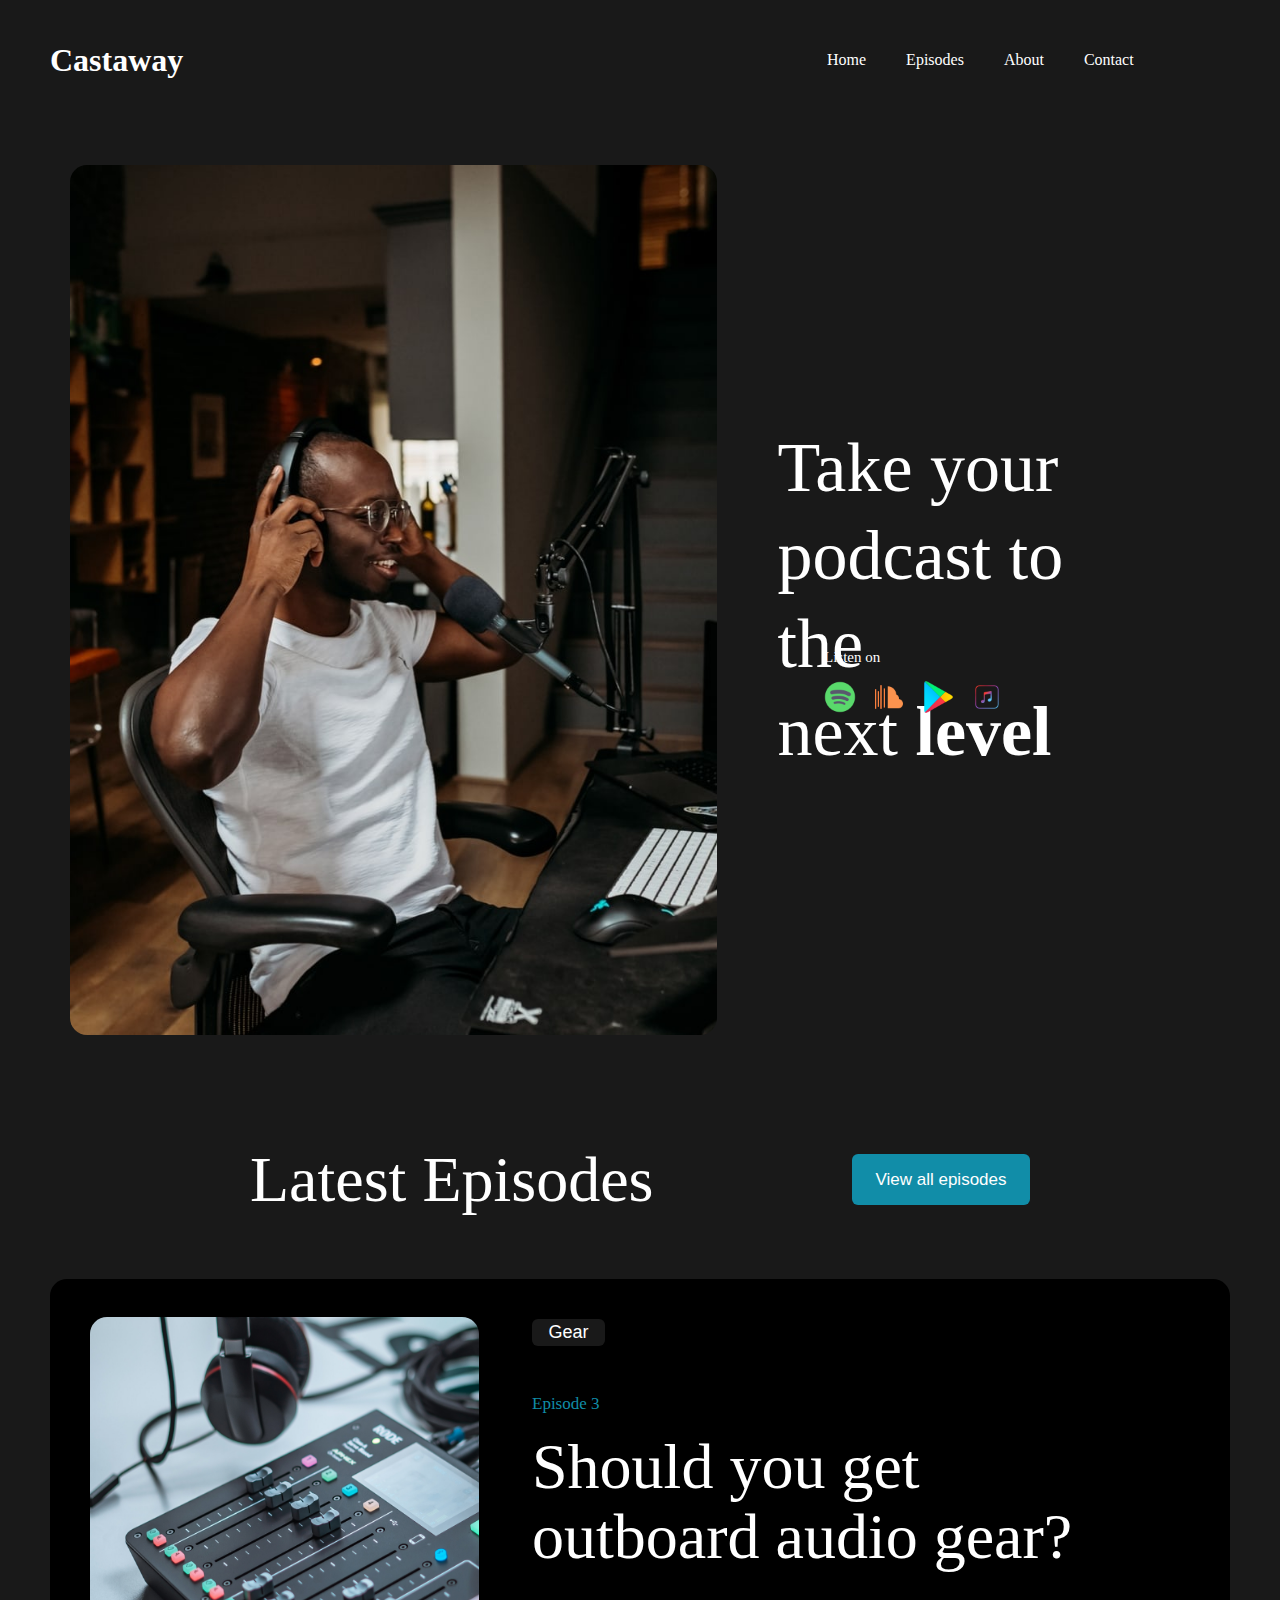
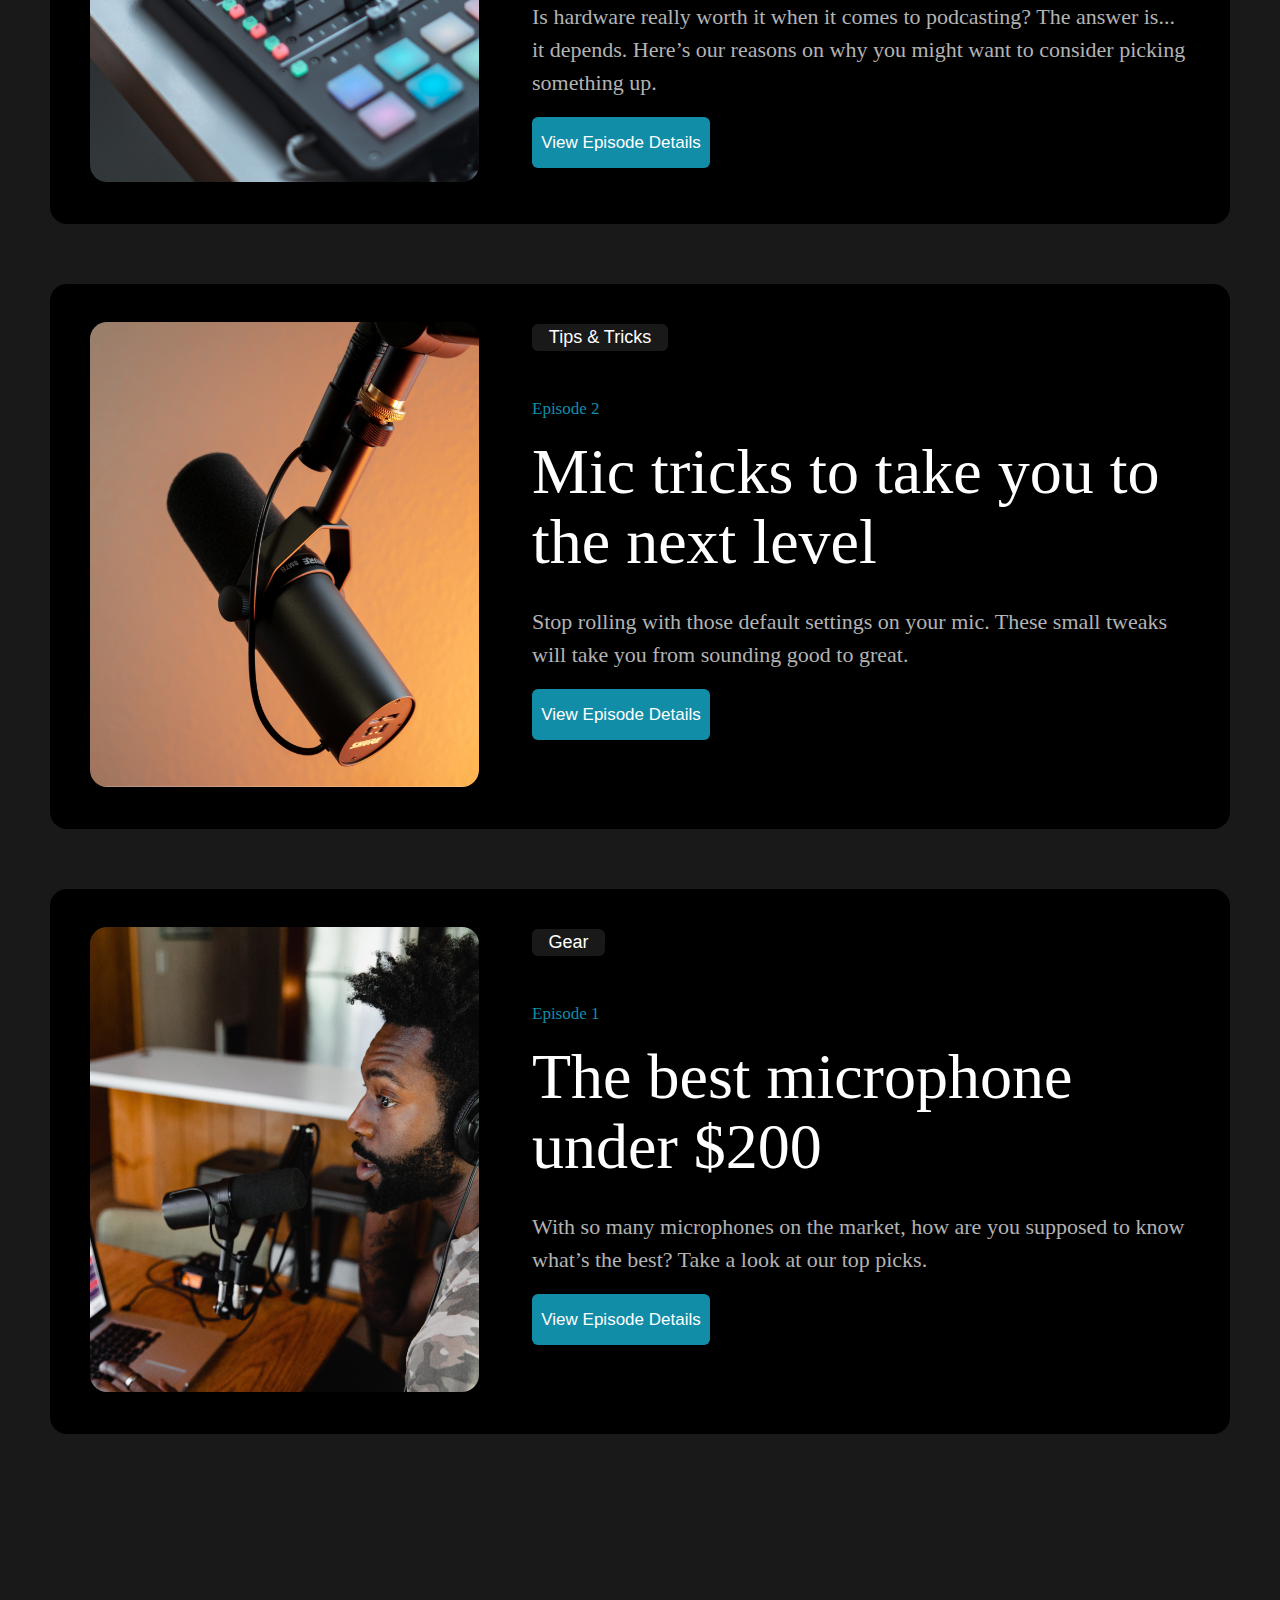
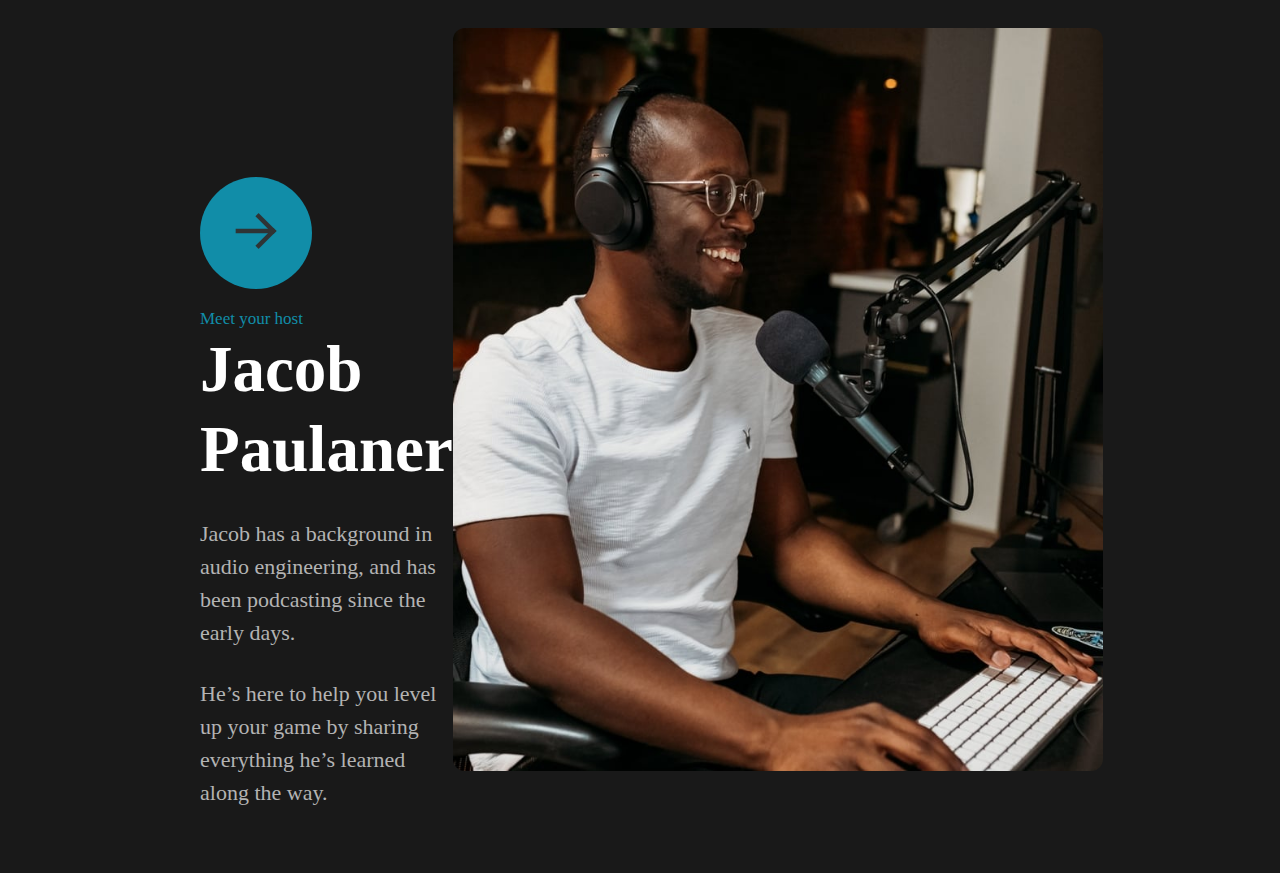
==== index.html @ d7ec28f5 "first commit" ====
<!DOCTYPE html>
<html lang="en">
<head>
    <meta charset="UTF-8">
    <meta name="viewport" content="width=device-width, initial-scale=1.0">
    <title>CastawayProject</title>
    <link rel="stylesheet" href="style/style.css">
</head>
<body>
    <header class="header">
        <div class="header_container">
            <h1 class="logo">Castaway</h1>
            <ul class="navBar">
                <li class="navBarItem">Home</li>
                <li class="navBarItem">Episodes</li>
                <li class="navBarItem">About</li>
                <li class="navBarItem">Contact</li>
            </ul>
        </div>
    </header>
    <section class="takePodcast">
        <div class="takePodcastContainer">
            <img class="mainHuman" src="img/mainHuman.png" alt="mainHuman">
            <h2 class="nextLevel">Take your<br>podcast to the<br>next <strong>level</strong></h2>
            <div class="social">
                <p class="paragpaphSocilal">Listen on</p>
                <ul class="socialContainer">
                   <li class="socialItem"><a href="#"><img class="socialItemImage" src="icons/spotify.png.png" alt="spotify"></a></li>
                   <li class="socialItem"><a href="#"><img class="socialItemImage" src="icons/soundcloud.png.png" alt="soundcloud"></a></li>
                   <li class="socialItem"><a href="#"><img class="socialItemImage" src="icons/playmarket.png.png" alt="playmarket"></a></li>
                   <li class="socialItem"><a href="#"><img class="socialItemImage" src="icons/applemusic.png.png" alt="applemusic"></a></li>
                </ul>
            </div>
        </div>
    </section>
    <section class="episodes">
        <div class="episodesMain">
            <div class="latestEpisodes">
                <h2 class="latestEpisodesHead">Latest Episodes</h2>
                <button class="viewEpisodes">View all episodes</button>
            </div>
            <div class="episodesContainer">
                <div class="episodesItem">
                    <div class="episodesItemImageContainer">
                        <img class="episodesItemImg" src="img/control.png" alt="control">
                    </div>
                    <div class="episodesItemText">
                        <button class="gear">Gear</button>
                    <p class="episode"><a href="#" class="episodeRef">Episode 3</a></p>
                    <h2 class="whatToDo">Should you get<br>outboard audio gear?</h2>
                    <p class="desc">Is hardware really worth it when it comes to podcasting? The answer is...
                        it depends. Here’s our reasons on why you might want to consider picking 
                        something up.</p>
                    <button class="viewDetails">View Episode Details</button> 
                    </div>
                </div>
            </div>
            <div class="episodesContainer">
                <div class="episodesItem">
                    <div class="episodesItemImageContainer">
                        <img class="episodesItemImg" src="img/microphone.png" alt="control">
                    </div>
                    <div class="episodesItemText">
                        <button class="gearTipps">Tips & Tricks</button>
                    <p class="episode"><a href="#" class="episodeRef">Episode 2</a></p>
                    <h2 class="whatToDo">Mic tricks to take you to the next level</h2>
                    <p class="desc">Stop rolling with those default settings on your mic. These small tweaks will take you from sounding good to great.</p>
                    <button class="viewDetails">View Episode Details</button> 
                    </div>
                </div>
            </div>
            <div class="episodesContainer">
                <div class="episodesItem">
                    <div class="episodesItemImageContainer">
                        <img class="episodesItemImg" src="img/podcast.png" alt="control">
                    </div>
                    <div class="episodesItemText">
                        <button class="gear">Gear</button>
                    <p class="episode"><a href="#" class="episodeRef">Episode 1</a></p>
                    <h2 class="whatToDo">The best microphone under $200</h2>
                    <p class="desc">With so many microphones on the market, how are you supposed to know what’s the best? Take a look at our top picks.</p>
                    <button class="viewDetails">View Episode Details</button> 
                    </div>
                </div>
            </div>
        </div>
    </section>
    <section class="jacobPaulaner">
        <div class="jacobContainer">
            <div class="jacobText">
                <button class="jacobButton"><img src="icons/arrowright.png" alt="arrowright"></button>
                <p class="hostMeet"><a href="#" class="hostMeetRef">Meet your host</a></p>
                <h2 class="jacobPaulanerParagraph">Jacob Paulaner</h2>
                <p class="jacobBackground">Jacob has a background in audio engineering, and has been podcasting since the early days.</p>
                <p class="jacobBackgroundHelp">He’s here to help you level up your game by sharing everything he’s learned along the way.</p>
            </div>
            <div class="jacobImg">
                <img class="jacobImgMain" src="img/secondHuman.png" alt="secondHuman">
            </div>
        </div>
    </section>
    
</body>
</html>
---- style/style.css ----
*{
    box-sizing: border-box;
    margin: 0;
    padding: 0;

}
.header_container{
    height: 120px;
    padding: 30px 50px;
    display: flex;
    align-items: center;
    justify-content: space-between;
    background-color: #191919;
}
.logo{
    color: #fff;
}
.navBar{
    list-style: none;
    display: flex;
    align-items: center;
    width: 403px;
}
.navBarItem{
    color: #fff;
    margin-right: 40px;
    cursor: pointer;
    transition: 0.5s;
}
.navBarItem:hover{
    color: #118DA8;
}
.takePodcastContainer{
    height: 920px;
    background-color: #191919;
    display: flex;
    align-items: center;
    position: relative;    
    padding: 40px 130px 0px 70px
}
.mainHuman{
    width: 650px;
    height: 870px;
    border-radius: 17px;
}
.nextLevel{
    font-weight: 400;
    font-size: 70px;
    color: #fff;
    line-height: 88px;
    margin-left: 60px;
}
.social{
    display: block;
    position: absolute;
    right: 260px;
    top:525px
}
.paragpaphSocilal{
    font-weight: 400;
    font-size: 15px;
    line-height: 24px;
    color: #fff;
}
.socialContainer{
    margin-top: 12px;
    display: flex;
    align-items: center;
    list-style: none;    
}
.socialItem{
    margin-right: 17px;
}
.socialItemImage{
    width: 32px;
    height: 32px;
}
.episodesMain{
    height: 2090px;
    background-color: #191919;
    padding: 100px 50px;
}
.latestEpisodes{
    display: flex;
    align-items: center;
    justify-content: space-between;
    padding: 0px 200px;
}
.latestEpisodesHead{
    font-weight: 400;
    font-size: 64px;
    line-height: 79px;
    color: #fff;
}
.viewEpisodes{
    width: 178px;
    height: 51px;
    color: #fff;
    background-color: #118DA8;
    border-radius: 6px;
    cursor: pointer;
    border: none;
    font-size: 17px;
}
.episodesContainer{
    display: flex;
    align-items: center;
    justify-content: space-between;
}
.episodesItem{
    height: 545px;
    width: 1300px;
    padding: 40px;
    background-color: black;
    border-radius: 17px;
    display: flex;
    align-items: center;
    margin: 0 auto;
    margin-top: 60px;
}
.episodesItemText{
    margin-left: 53px;
    height: 465px;
}
.episodesItemImg{
    height: 465px;
    width: 389px;
    border-radius: 17px;
}
.whatToDo{
    color: #fff;
}
.gear{
    width: 73px;
    height: 27px;
    background-color: #191919;
    color: #fff;
    border-radius: 6px;
    font-size: 18px;
    line-height: 27px;
    font-weight: 400;
    border: none;
    cursor: pointer;
}
.gearTipps{
    width: 136px;
    height: 27px;
    background-color: #191919;
    color: #fff;
    border-radius: 6px;
    font-size: 18px;
    line-height: 27px;
    font-weight: 400;
    border: none;
    cursor: pointer;
}
.episode{
    margin-top: 48px;
}
.episodeRef{
    font-size: 17px;
    text-decoration: none;
    color: #118DA8;
}
.whatToDo{
    margin-top: 18px;
    font-size: 64px;
    font-weight: 400;
    line-height: 70px;
}
.desc{
    margin-top: 28px;
    color: hsl(0, 0%, 70%);
    font-size: 22px;
    line-height: 33px;
    font-weight: 400px;
}
.viewDetails{
    width: 178px;
    height: 51px;
    color: #fff;
    margin-top: 18px;
    background-color: #118DA8;
    border-radius: 6px;
    cursor: pointer;
    border: none;
    font-size: 17px;
}
.jacobContainer{
    height: 943px;
    background-color: #191919;
    display: flex;
    align-items: center;
    justify-content: space-between;
    padding: 100px 200px;
}
.jacobText{
    height: 450px;
    width: 590px;
   
}
.jacobButton{
    height: 112px;
    width: 112px;
    background-color: #118DA8;
    border-radius: 400px;
    border: none;
    cursor: pointer;
}
.hostMeet{
    margin-top: 20px;
}
.hostMeetRef{
    font-size: 17px;
    text-decoration: none;
    color: #118DA8;
}
.jacobPaulanerParagraph{
    font-size: 65px;
    line-height: 80px;
    color: #fff;
}
.jacobBackground{
    margin-top: 28px;
    color: hsl(0, 0%, 70%);
    font-size: 22px;
    line-height: 33px;
    font-weight: 400px;
    
}

.jacobBackgroundHelp{
    margin-top: 28px;
    color: hsl(0, 0%, 70%);
    font-size: 22px;
    line-height: 33px;
    font-weight: 400px; 
}

.jacobImgMain{
    height: 743px;
    width: 650px;
    border-radius: 12px;
}
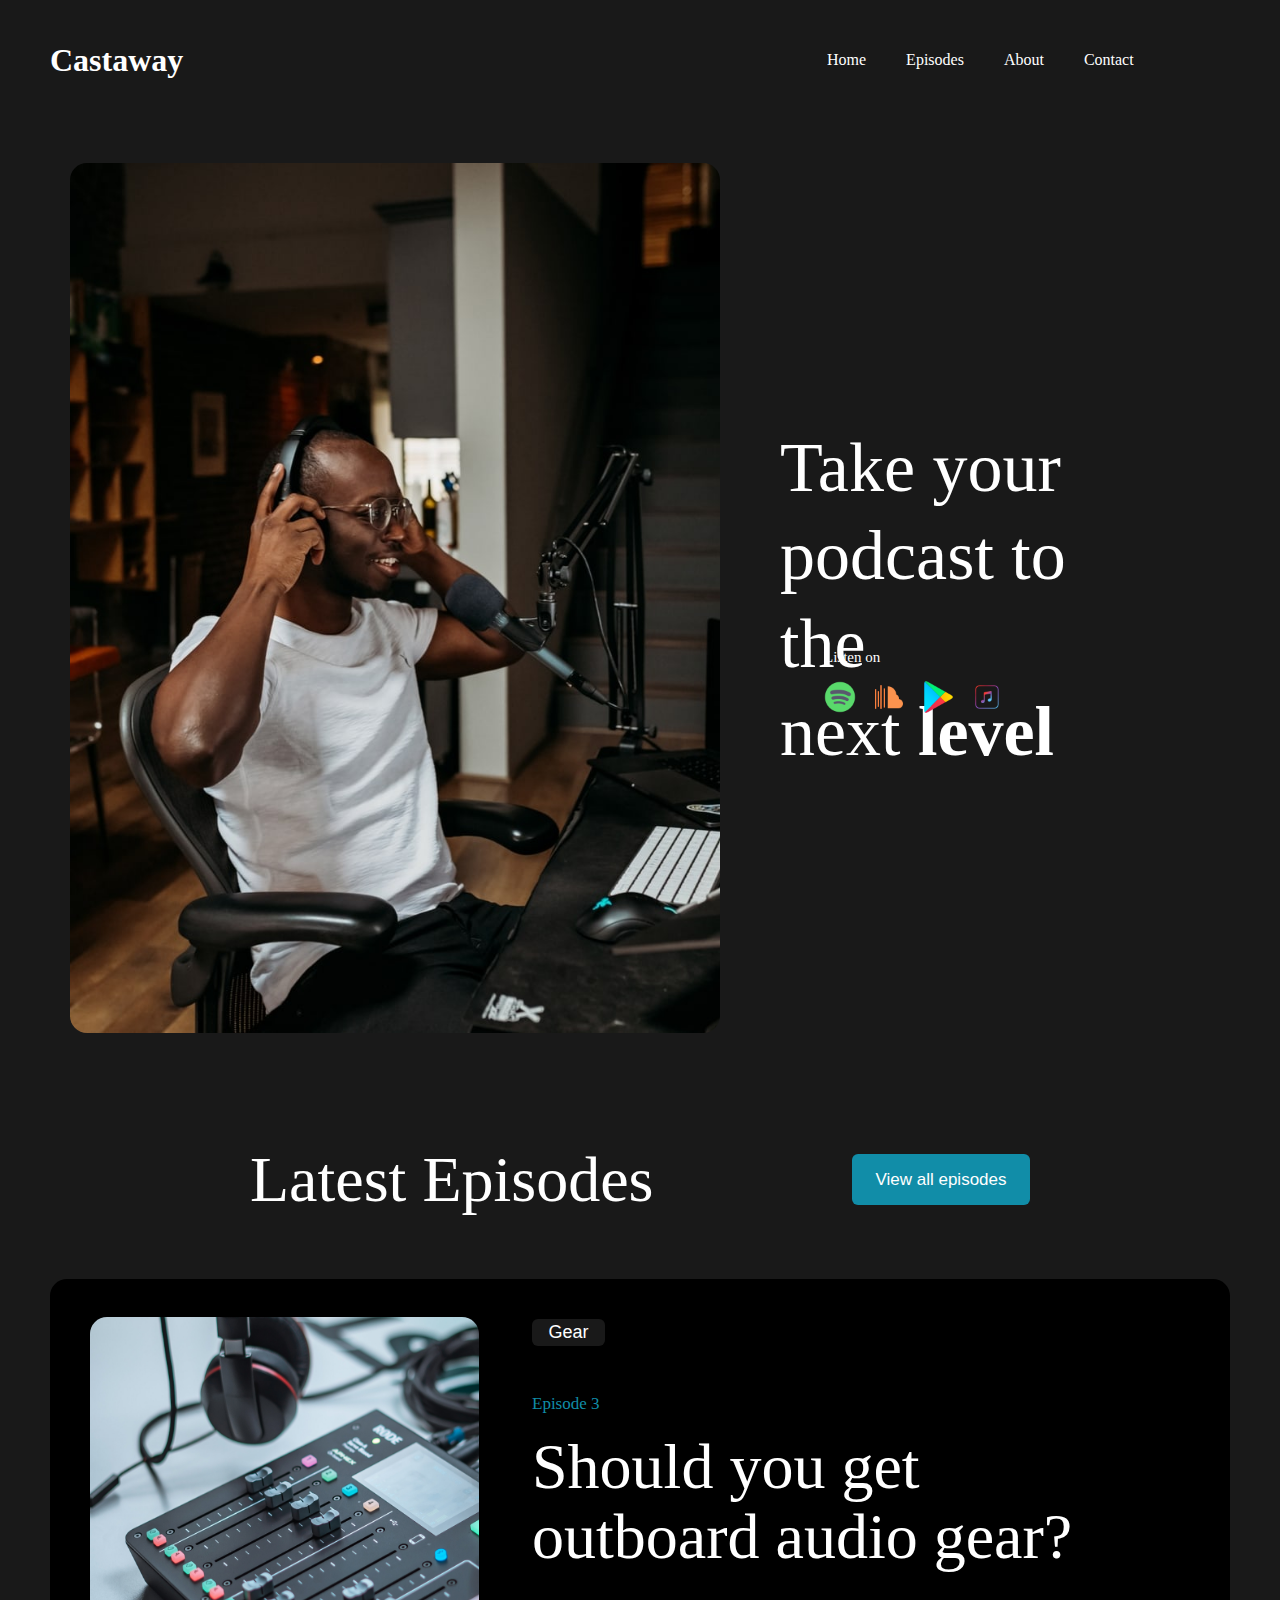
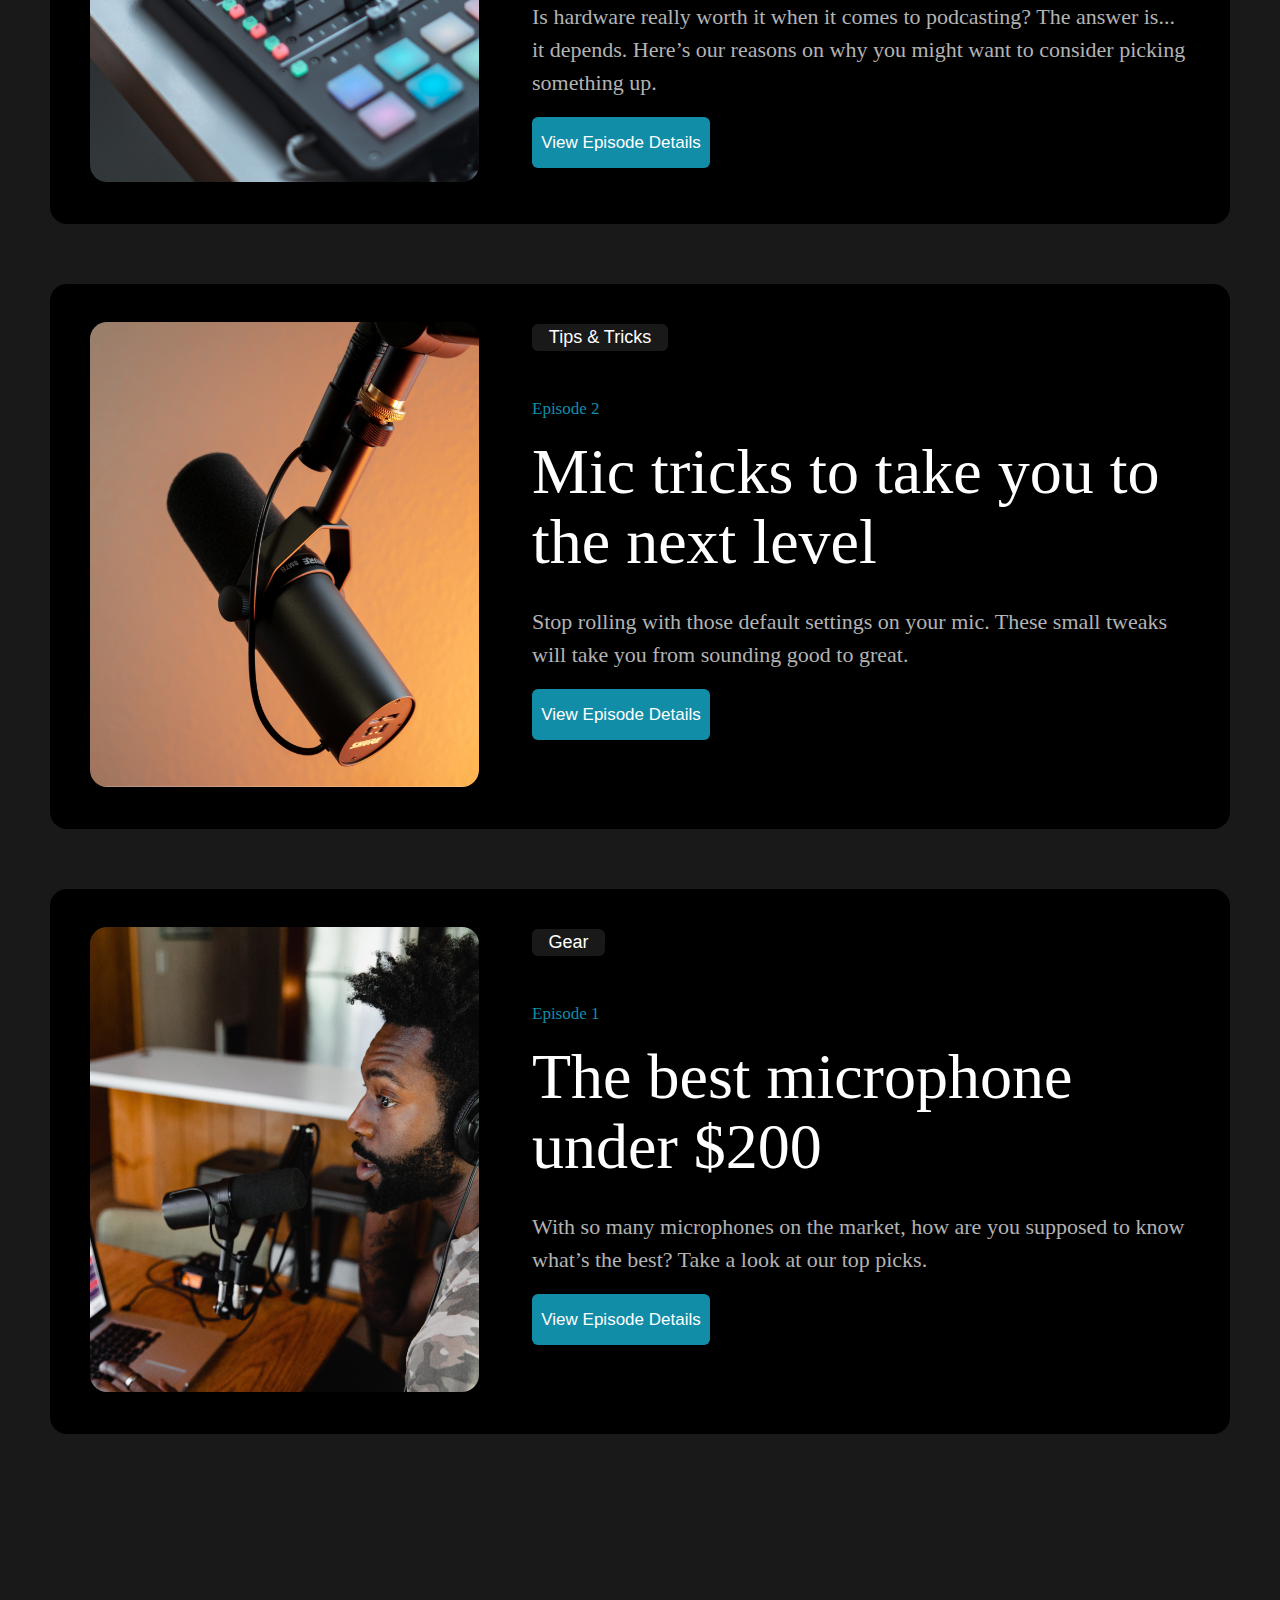
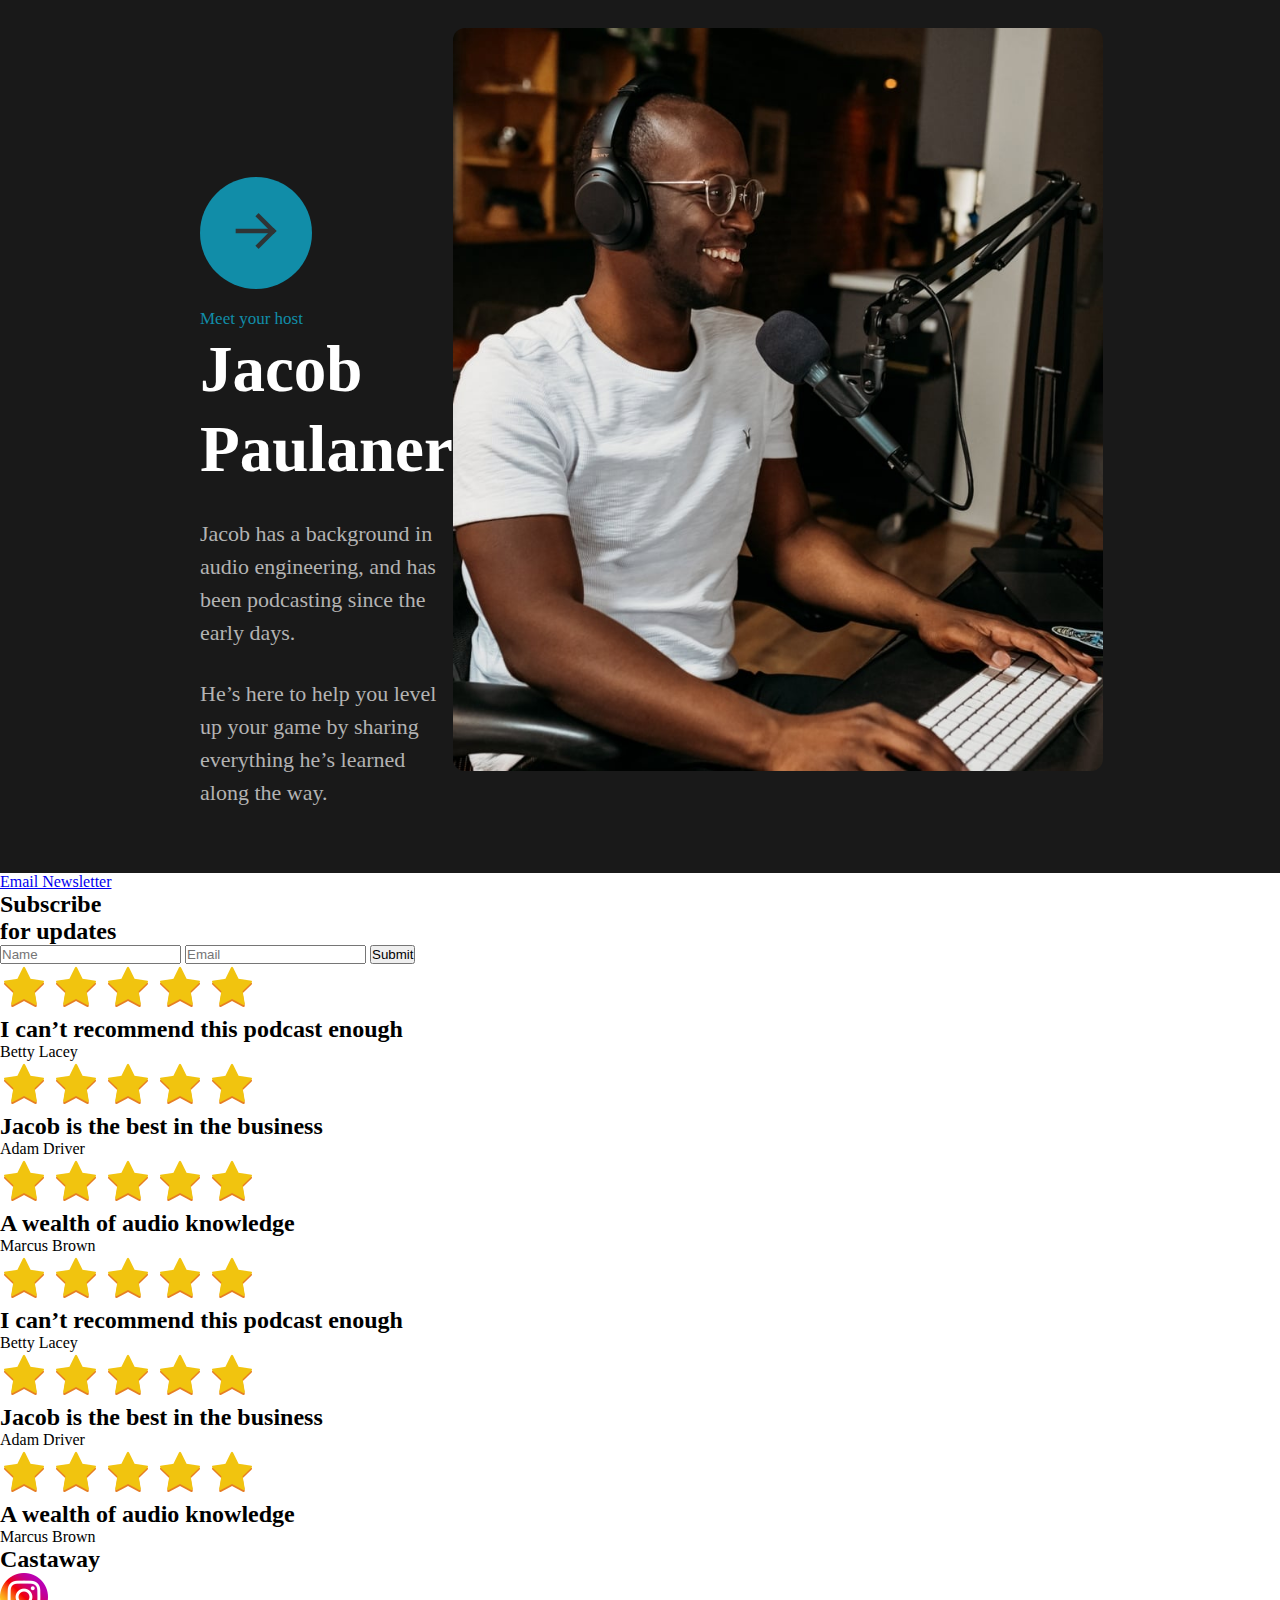
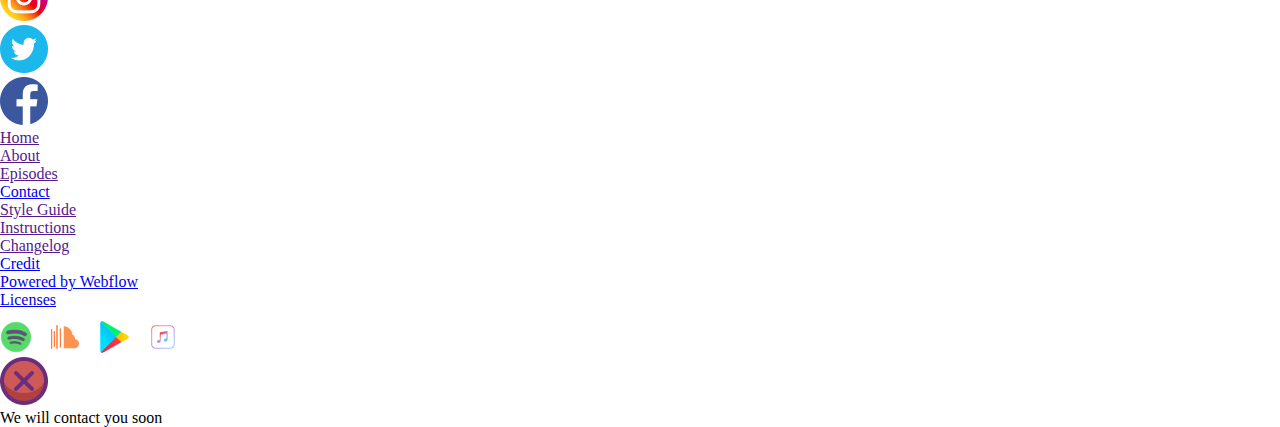
==== commit c72578bd: "second-commit" ====
--- a/index.html
+++ b/index.html
@@ -20,8 +20,11 @@
     </header>
     <section class="takePodcast">
         <div class="takePodcastContainer">
-            <img class="mainHuman" src="img/mainHuman.png" alt="mainHuman">
-            <h2 class="nextLevel">Take your<br>podcast to the<br>next <strong>level</strong></h2>
+            <div class="takePodcastImageContainer">
+                <img class="mainHuman" src="img/mainHuman.png" alt="mainHuman">
+            </div>
+            <div class="takePodcastTextContainer">
+                <h2 class="nextLevel">Take your<br>podcast to the<br>next <strong>level</strong></h2>
             <div class="social">
                 <p class="paragpaphSocilal">Listen on</p>
                 <ul class="socialContainer">
@@ -31,6 +34,8 @@
                    <li class="socialItem"><a href="#"><img class="socialItemImage" src="icons/applemusic.png.png" alt="applemusic"></a></li>
                 </ul>
             </div>
+            </div>
+            
         </div>
     </section>
     <section class="episodes">
@@ -99,6 +104,167 @@
             </div>
         </div>
     </section>
-    
+    <section class="login">
+        <div class="loginContainer">
+            <div class="loginMain">
+                <div class="loginText">
+                    <p class="loginNews"><a href="#" class="loginNewsRef">Email Newsletter</a></p>
+                    <h2 class="loginSub">Subscribe <br>for updates</h2>
+                </div>
+                <div class="loginInputs">
+                    <input type="text" class="loginName" placeholder="Name">
+                    <input type="text" class="loginEmail" placeholder="Email">
+                    <button class="loginSubmit">Submit</button>
+                </div>
+            </div>
+        </div>
+    </section>
+    <section class="feedback">
+        <div class="feedbackContainer">
+            <div class="feedbackFirstContainer">
+                <div class="feedbackItem">
+                    <div class="starContainer">
+                        <img src="/icons/starIcon.png.png" alt="star" class="staritem">
+                        <img src="/icons/starIcon.png.png" alt="star" class="staritem">
+                        <img src="/icons/starIcon.png.png" alt="star" class="staritem">
+                        <img src="/icons/starIcon.png.png" alt="star" class="staritem">
+                        <img src="/icons/starIcon.png.png" alt="star" class="staritem">
+                    </div>
+                    <h2 class="feedbackText">I can’t recommend this podcast enough</h2>
+                    <p class="feedbackAutor">Betty Lacey</p>
+                </div>
+                <div class="feedbackItem">
+                    <div class="starContainer">
+                        <img src="/icons/starIcon.png.png" alt="star" class="staritem">
+                        <img src="/icons/starIcon.png.png" alt="star" class="staritem">
+                        <img src="/icons/starIcon.png.png" alt="star" class="staritem">
+                        <img src="/icons/starIcon.png.png" alt="star" class="staritem">
+                        <img src="/icons/starIcon.png.png" alt="star" class="staritem">
+                    </div>
+                    <h2 class="feedbackText">Jacob is the best in the business</h2>
+                    <p class="feedbackAutor">Adam Driver</p>
+                </div>
+                <div class="feedbackItem">
+                    <div class="starContainer">
+                        <img src="/icons/starIcon.png.png" alt="star" class="staritem">
+                        <img src="/icons/starIcon.png.png" alt="star" class="staritem">
+                        <img src="/icons/starIcon.png.png" alt="star" class="staritem">
+                        <img src="/icons/starIcon.png.png" alt="star" class="staritem">
+                        <img src="/icons/starIcon.png.png" alt="star" class="staritem">
+                    </div>
+                    <h2 class="feedbackText">A wealth of audio knowledge</h2>
+                    <p class="feedbackAutor">Marcus Brown</p>
+                </div>
+            </div>
+            <div class="feedbackSecondContainer">
+                <div class="feedbackItem">
+                    <div class="starContainer">
+                        <img src="/icons/starIcon.png.png" alt="star" class="staritem">
+                        <img src="/icons/starIcon.png.png" alt="star" class="staritem">
+                        <img src="/icons/starIcon.png.png" alt="star" class="staritem">
+                        <img src="/icons/starIcon.png.png" alt="star" class="staritem">
+                        <img src="/icons/starIcon.png.png" alt="star" class="staritem">
+                    </div>
+                    <h2 class="feedbackText">I can’t recommend this podcast enough</h2>
+                    <p class="feedbackAutor">Betty Lacey</p>
+                </div>
+                <div class="feedbackItem">
+                    <div class="starContainer">
+                        <img src="/icons/starIcon.png.png" alt="star" class="staritem">
+                        <img src="/icons/starIcon.png.png" alt="star" class="staritem">
+                        <img src="/icons/starIcon.png.png" alt="star" class="staritem">
+                        <img src="/icons/starIcon.png.png" alt="star" class="staritem">
+                        <img src="/icons/starIcon.png.png" alt="star" class="staritem">
+                    </div>
+                    <h2 class="feedbackText">Jacob is the best in the business</h2>
+                    <p class="feedbackAutor">Adam Driver</p>
+                </div>
+                <div class="feedbackItem">
+                    <div class="starContainer">
+                        <img src="/icons/starIcon.png.png" alt="star" class="staritem">
+                        <img src="/icons/starIcon.png.png" alt="star" class="staritem">
+                        <img src="/icons/starIcon.png.png" alt="star" class="staritem">
+                        <img src="/icons/starIcon.png.png" alt="star" class="staritem">
+                        <img src="/icons/starIcon.png.png" alt="star" class="staritem">
+                    </div>
+                    <h2 class="feedbackText">A wealth of audio knowledge</h2>
+                    <p class="feedbackAutor">Marcus Brown</p>
+                </div>
+            </div>
+        </div>
+    </section>
+    <footer class="allAbout">
+        <div class="allAboutContainer">
+            <div class="castawayLogoList">
+                <h2 class="logoListLogo">Castaway</h2>
+                <ul class="logoListContainer">
+                    <li class="logoListItem"><img class="logoListItemImage" src="/icons/footersocial/insta.png.png" alt="inst"></li>
+                    <li class="logoListItem"><img class="logoListItemImage" src="/icons/footersocial/twitter.png.png" alt="twitter"></li>
+                    <li class="logoListItem"><img class="logoListItemImage" src="/icons/footersocial/facebook.png.png" alt="facebook"></li>
+                </ul>
+            </div>
+            <div class="homeList">
+            <ul class="homeListContainer">
+                <li class="homeListItem">
+                    <a href="" class="homeListRef">Home</a>
+                </li>
+                <li class="homeListItem">
+                    <a href="" class="homeListRef">About</a>
+                </li>
+                    
+                <li class="homeListItem">
+                    <a href="" class="homeListRef">Episodes</a>
+                </li>
+                    
+                <li class="homeListItem">
+                    <a href="#" class="homeListRef">Contact</a>
+                </li>
+            </ul>
+            </div>
+            <div class="styleGuideList">
+                <ul class="homeListContainer">
+                    <li class="homeListItem">
+                        <a href="" class="homeListRef">Style Guide</a>
+                    </li>
+                    <li class="homeListItem">
+                        <a href="" class="homeListRef">Instructions</a>
+                    </li>
+                        
+                    <li class="homeListItem">
+                        <a href="" class="homeListRef">Changelog</a>
+                    </li>
+                        
+                    <li class="homeListItem">
+                        <a href="#" class="homeListRef">Credit</a>
+                    </li>
+                    <li class="homeListItem">
+                        <a href="#" class="homeListRef">Powered by Webflow</a>
+                    </li>
+                    <li class="homeListItem">
+                        <a href="#" class="homeListRef">Licenses</a>
+                    </li>
+                </ul>
+            </div>
+            <div class="iconsList">
+                <ul class="socialContainer">
+                    <li class="socialItem"><a href="#"><img class="socialItemImage" src="icons/spotify.png.png" alt="spotify"></a></li>
+                    <li class="socialItem"><a href="#"><img class="socialItemImage" src="icons/soundcloud.png.png" alt="soundcloud"></a></li>
+                    <li class="socialItem"><a href="#"><img class="socialItemImage" src="icons/playmarket.png.png" alt="playmarket"></a></li>
+                    <li class="socialItem"><a href="#"><img class="socialItemImage" src="icons/applemusic.png.png" alt="applemusic"></a></li>
+                 </ul>
+            </div>
+        </div>
+    </footer>
+    <div class="modalContainer">
+        <div class="modal">
+            <div class="modal__box">
+                <img src="/icons/cross.png.png" alt="crossClose" class="buttonModalClose">
+                <h2 class="modal_header"></h2>
+                <p class="modal__text">We will contact you soon</p>
+                <p class="modal__email"></p>
+            </div>
+        </div>
+    </div>
+    <script src="script/script.js"></script>
 </body>
 </html>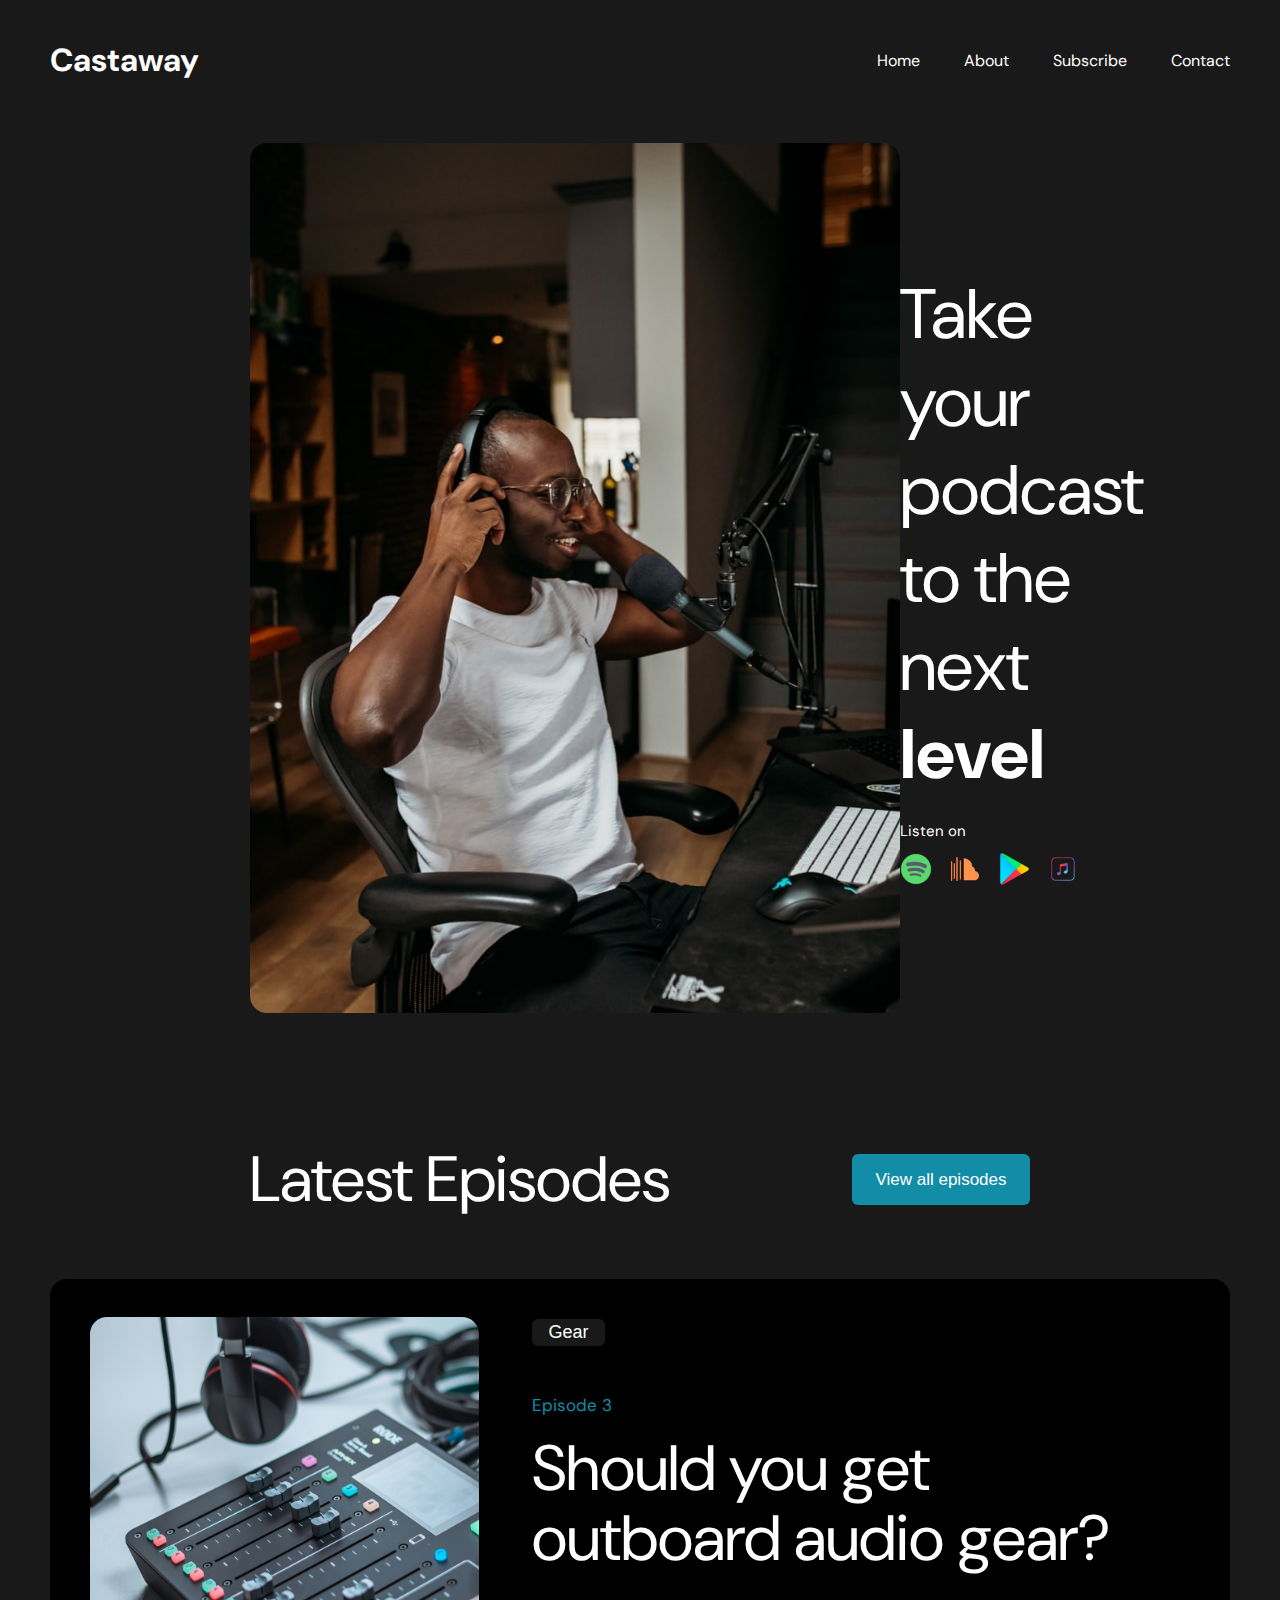
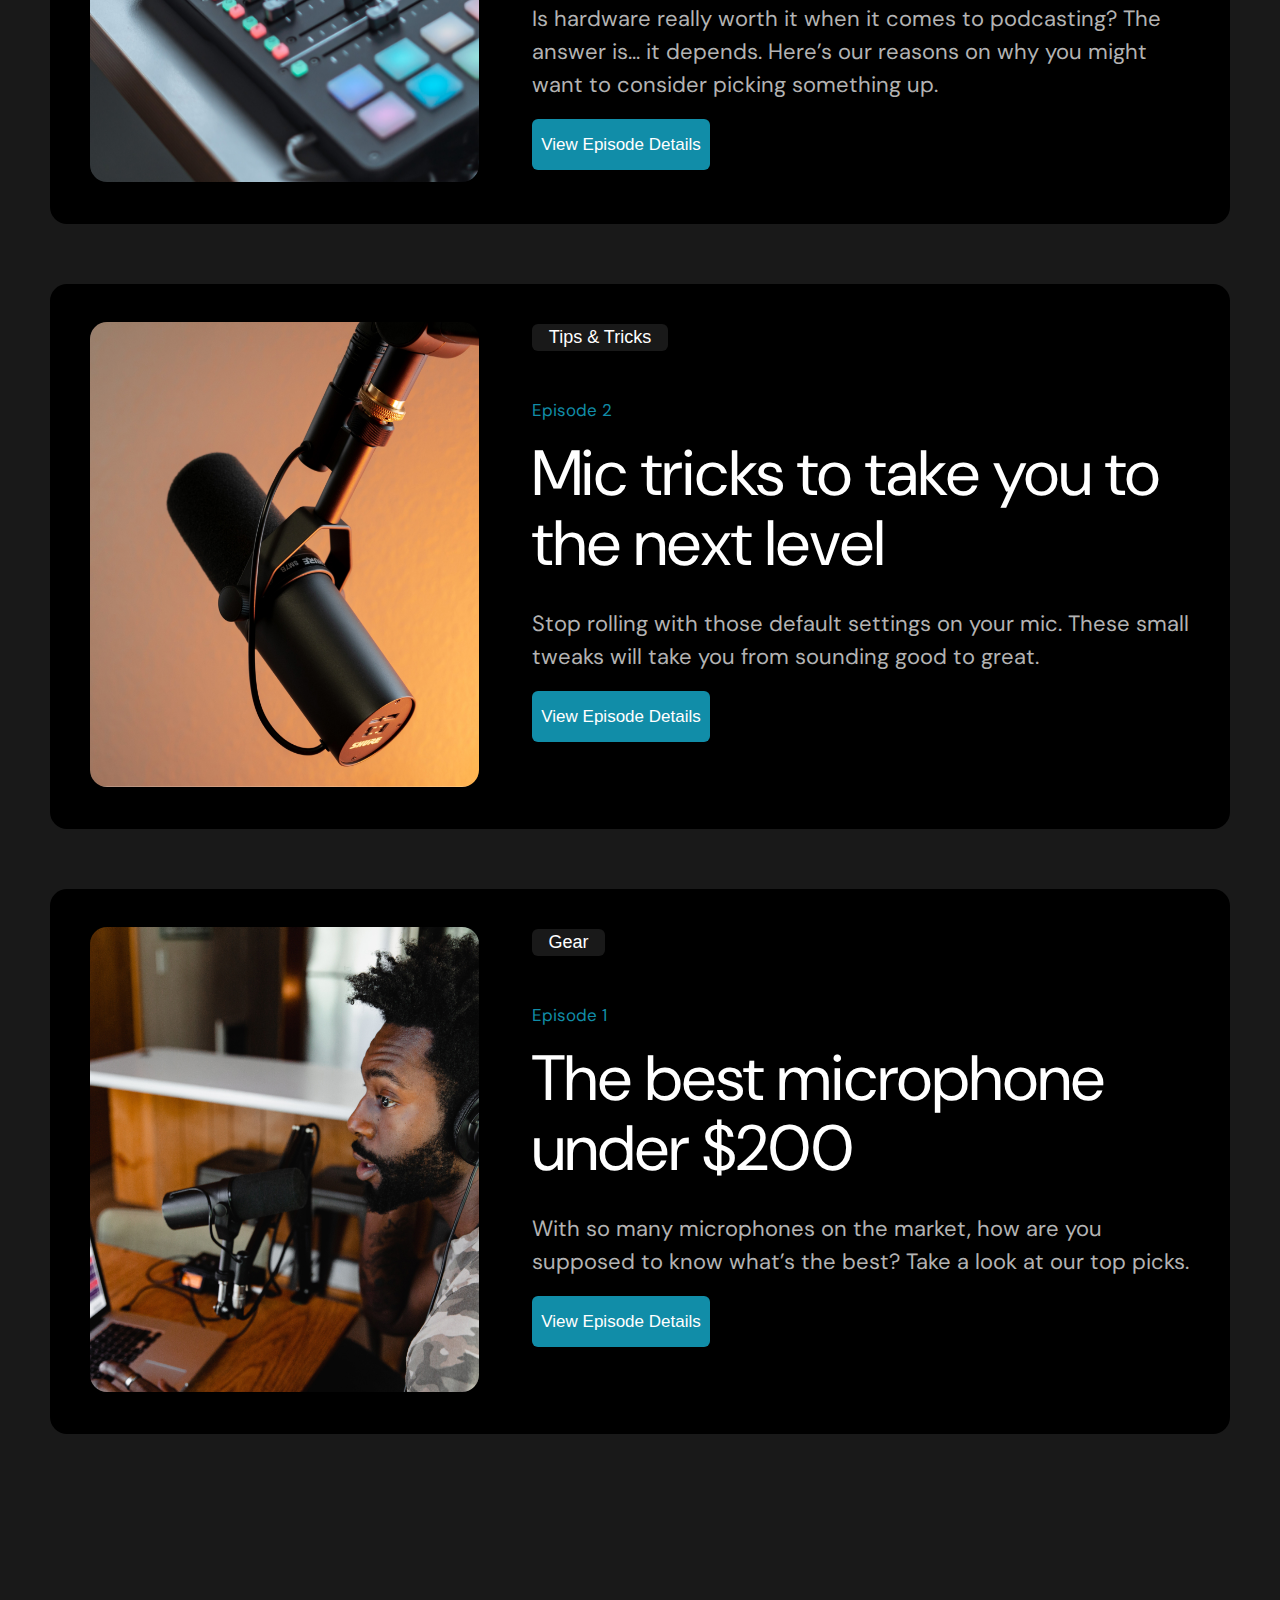
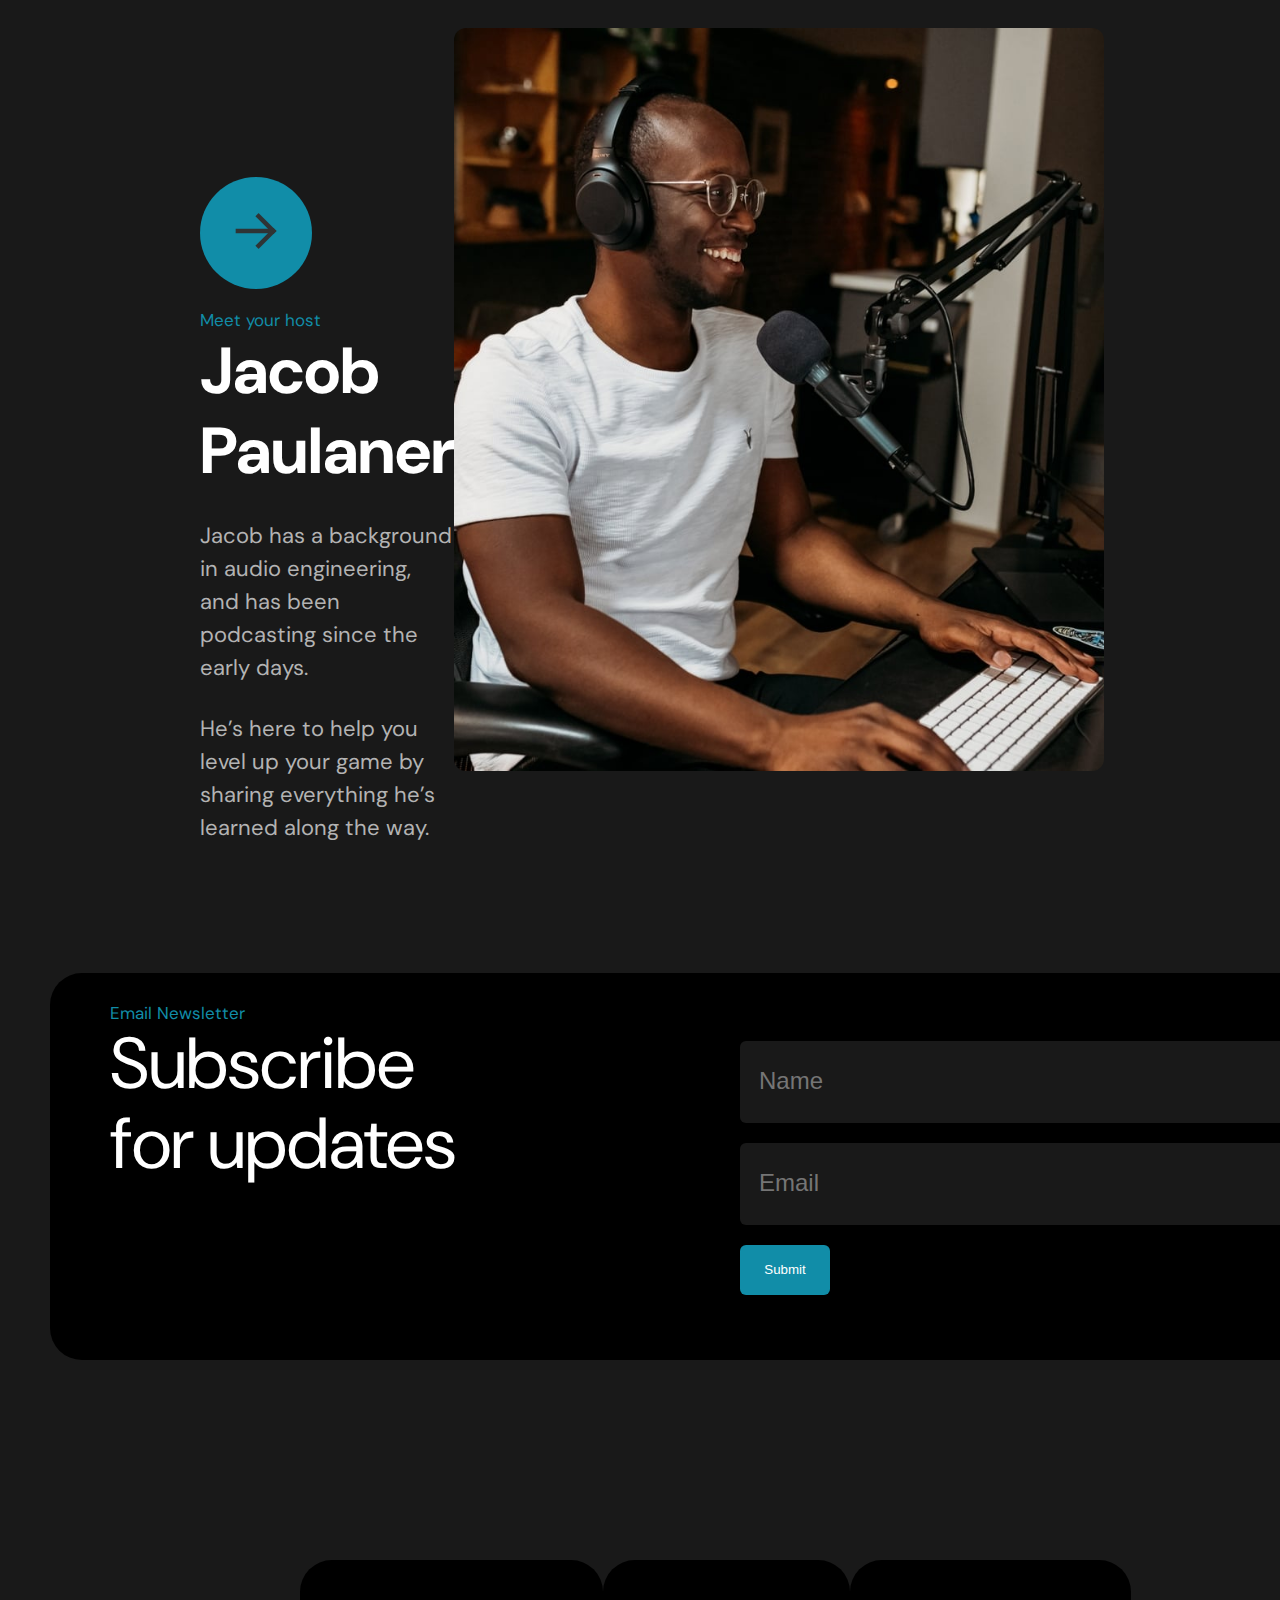
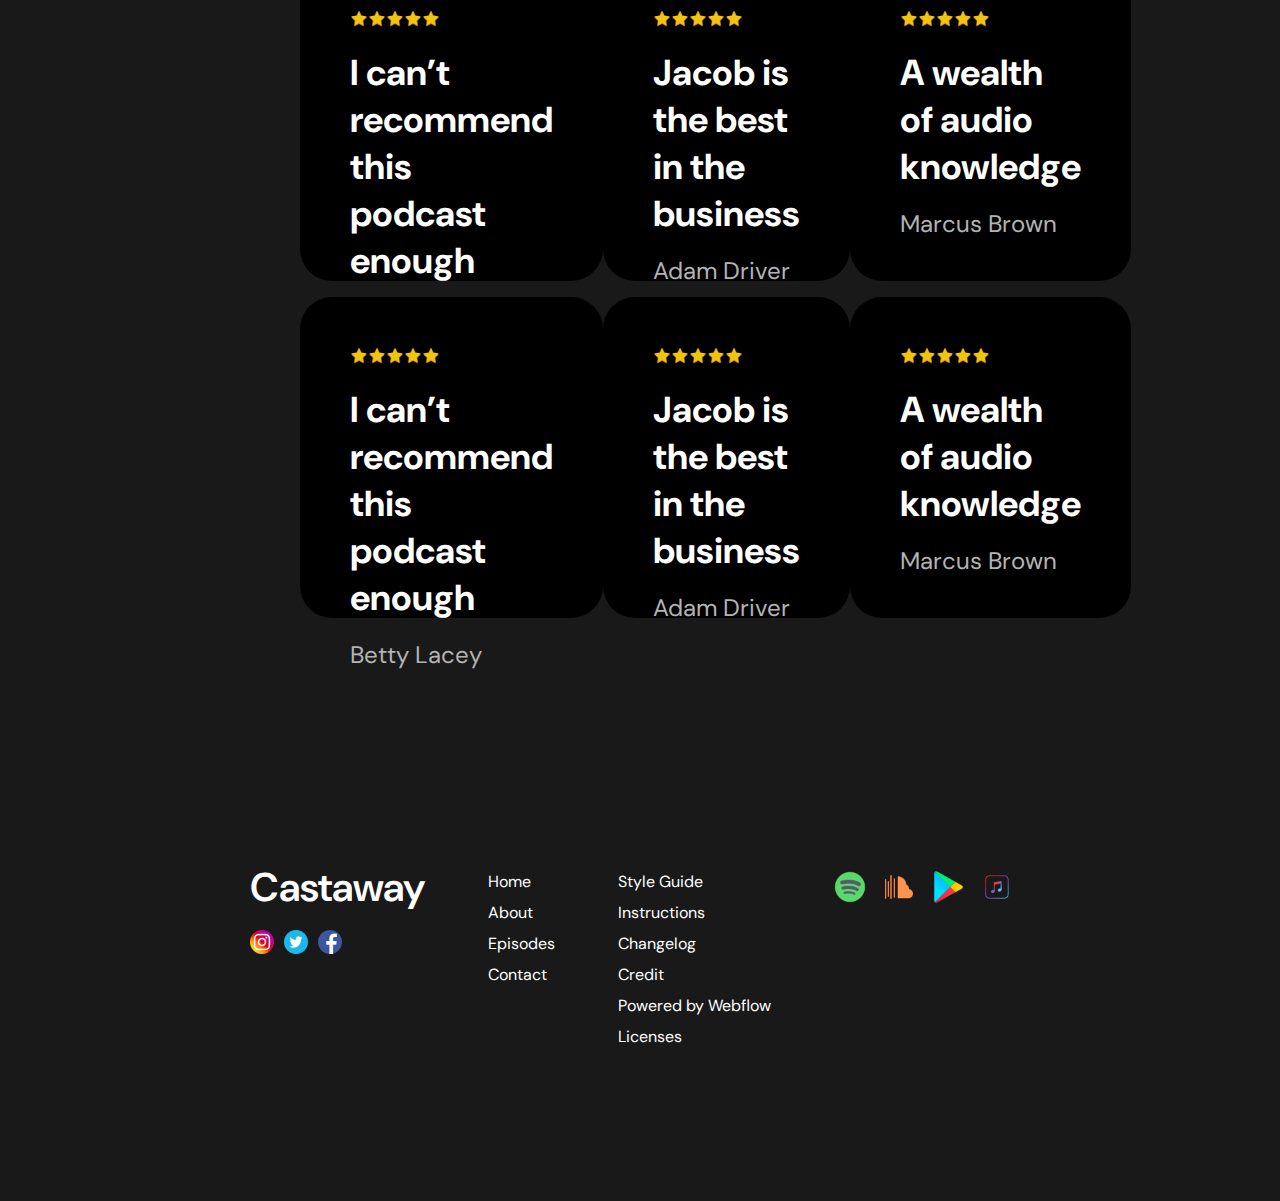
==== commit 48a78f9c: "third commit" ====
--- a/index.html
+++ b/index.html
@@ -4,18 +4,29 @@
     <meta charset="UTF-8">
     <meta name="viewport" content="width=device-width, initial-scale=1.0">
     <title>CastawayProject</title>
+    <link rel="preconnect" href="https://fonts.googleapis.com">
+    <link rel="preconnect" href="https://fonts.gstatic.com" crossorigin>
+    <link href="https://fonts.googleapis.com/css2?family=DM+Sans:ital,opsz,wght@0,9..40,100..1000;1,9..40,100..1000&display=swap" rel="stylesheet">
     <link rel="stylesheet" href="style/style.css">
 </head>
 <body>
     <header class="header">
         <div class="header_container">
             <h1 class="logo">Castaway</h1>
-            <ul class="navBar">
-                <li class="navBarItem">Home</li>
-                <li class="navBarItem">Episodes</li>
-                <li class="navBarItem">About</li>
-                <li class="navBarItem">Contact</li>
-            </ul>
+            <nav class="navBar">
+                <a href="#" class="navBarItem">
+                    Home
+                </a>
+                <a href="#aboutJacob" class="navBarItem">
+                    About
+                </a>
+                <a href="#Subscribe" class="navBarItem">
+                    Subscribe
+                </a>
+                <a href="#contacts" class="navBarItem">
+                    Contact
+                </a>
+            </nav>
         </div>
     </header>
     <section class="takePodcast">
@@ -90,7 +101,7 @@
             </div>
         </div>
     </section>
-    <section class="jacobPaulaner">
+    <section class="jacobPaulaner" id="aboutJacob">
         <div class="jacobContainer">
             <div class="jacobText">
                 <button class="jacobButton"><img src="icons/arrowright.png" alt="arrowright"></button>
@@ -104,7 +115,7 @@
             </div>
         </div>
     </section>
-    <section class="login">
+    <section class="login" id="Subscribe">
         <div class="loginContainer">
             <div class="loginMain">
                 <div class="loginText">
@@ -193,7 +204,7 @@
             </div>
         </div>
     </section>
-    <footer class="allAbout">
+    <footer class="allAbout" id="contacts">
         <div class="allAboutContainer">
             <div class="castawayLogoList">
                 <h2 class="logoListLogo">Castaway</h2>
@@ -206,14 +217,14 @@
             <div class="homeList">
             <ul class="homeListContainer">
                 <li class="homeListItem">
-                    <a href="" class="homeListRef">Home</a>
-                </li>
-                <li class="homeListItem">
-                    <a href="" class="homeListRef">About</a>
+                    <a href="#" class="homeListRef">Home</a>
+                </li>
+                <li class="homeListItem">
+                    <a href="#" class="homeListRef">About</a>
                 </li>
                     
                 <li class="homeListItem">
-                    <a href="" class="homeListRef">Episodes</a>
+                    <a href="#" class="homeListRef">Episodes</a>
                 </li>
                     
                 <li class="homeListItem">
@@ -224,14 +235,14 @@
             <div class="styleGuideList">
                 <ul class="homeListContainer">
                     <li class="homeListItem">
-                        <a href="" class="homeListRef">Style Guide</a>
-                    </li>
-                    <li class="homeListItem">
-                        <a href="" class="homeListRef">Instructions</a>
+                        <a href="#" class="homeListRef">Style Guide</a>
+                    </li>
+                    <li class="homeListItem">
+                        <a href="#" class="homeListRef">Instructions</a>
                     </li>
                         
                     <li class="homeListItem">
-                        <a href="" class="homeListRef">Changelog</a>
+                        <a href="#" class="homeListRef">Changelog</a>
                     </li>
                         
                     <li class="homeListItem">
@@ -260,7 +271,7 @@
             <div class="modal__box">
                 <img src="/icons/cross.png.png" alt="crossClose" class="buttonModalClose">
                 <h2 class="modal_header"></h2>
-                <p class="modal__text">We will contact you soon</p>
+                <p class="modal__text">Now you are our subscriber</p>
                 <p class="modal__email"></p>
             </div>
         </div>
--- a/style/style.css
+++ b/style/style.css
@@ -4,6 +4,9 @@
     padding: 0;
 
 }
+body{
+    font-family: "DM Sans", sans-serif;
+}
 .header_container{
     height: 120px;
     padding: 30px 50px;
@@ -15,28 +18,40 @@
 .logo{
     color: #fff;
 }
-.navBar{
-    list-style: none;
-    display: flex;
-    align-items: center;
-    width: 403px;
-}
+
 .navBarItem{
-    color: #fff;
-    margin-right: 40px;
+    position: relative;
+    margin-left: 40px;
     cursor: pointer;
     transition: 0.5s;
-}
-.navBarItem:hover{
-    color: #118DA8;
-}
+    text-decoration: none;
+    color: #fff;
+}
+
+.navBar a::after{
+    content: "";
+    position: absolute;
+    bottom: -6px;
+    width: 100%;
+    height: 3px;
+    background: #fff;
+    left: 0;
+    transform: scaleX(0);
+    transition: transform .5s;
+    
+}
+.navBar a:hover::after{
+    transform: scaleX(1);
+}
+
+
 .takePodcastContainer{
     height: 920px;
     background-color: #191919;
     display: flex;
-    align-items: center;
-    position: relative;    
-    padding: 40px 130px 0px 70px
+    align-items: center;   
+    justify-content: space-between;
+    padding: 40px 250px
 }
 .mainHuman{
     width: 650px;
@@ -48,13 +63,12 @@
     font-size: 70px;
     color: #fff;
     line-height: 88px;
-    margin-left: 60px;
+    
 }
 .social{
     display: block;
-    position: absolute;
-    right: 260px;
-    top:525px
+    margin-top: 20px;
+    
 }
 .paragpaphSocilal{
     font-weight: 400;
@@ -63,7 +77,7 @@
     color: #fff;
 }
 .socialContainer{
-    margin-top: 12px;
+    margin-top: 10px;
     display: flex;
     align-items: center;
     list-style: none;    
@@ -241,4 +255,214 @@
     height: 743px;
     width: 650px;
     border-radius: 12px;
-}+}
+.loginContainer{
+    height: 587px;
+    background-color: #191919;
+    padding: 100px 50px;
+}
+.loginMain{
+    background-color: black;
+    width: 1300px;
+    height: 387px;
+    border-radius: 32px;
+    margin: 0 auto;
+    display: flex;
+    align-items: center;
+    padding: 60px;
+}
+.loginText{
+    width: 642px;
+    height: 330px;
+}
+
+.loginNewsRef{
+    font-size: 17px;
+    text-decoration: none;
+    color: #118DA8;
+}
+.loginSub{
+    font-weight: 400;
+    font-size: 72px;
+    line-height: 80px;
+    color: #fff; 
+}
+.loginInputs{
+    width:550px;
+    height: 252px;
+}
+.loginName{
+    width: 550px;
+    height: 82px;
+    background-color: #191919;
+    color: hsl(0, 0%, 70%);
+    border: none;
+    border-radius: 6px;
+    font-size: 24px;
+    font-weight: 400;
+    line-height: 30px;
+    padding: 26px 438px 27px 19px;
+}
+.loginEmail{
+    width: 550px;
+    height: 82px;
+    margin-top: 20px;
+    background-color: #191919;
+    color: hsl(0, 0%, 70%);
+    border: none;
+    border-radius: 6px;
+    font-size: 24px;
+    font-weight: 400;
+    line-height: 30px;
+    padding: 26px 438px 27px 19px;
+}
+.loginSubmit{
+    margin-top: 20px;
+    height: 50px;
+    width: 90px;
+    background-color: #118DA8;
+    border-radius: 6px;
+    border: none;
+    cursor: pointer;
+    color: #fff;
+}
+.feedbackContainer{
+    height: 901px;
+    background-color: #191919;
+    padding: 100px 50px;
+}
+.feedbackFirstContainer{
+    display: flex;
+    align-items: center;
+    justify-content: space-between;
+    padding: 0 250px;
+}
+.feedbackItem{
+    height: 321px;
+    width: 423px;
+    background-color: black;
+    border-radius: 32px;
+    padding: 50px;
+}
+.feedbackText{
+    font-size: 36px;
+    color: #fff;
+    margin-top: 21px;
+}
+.feedbackAutor{
+    font-size: 24px;
+    line-height: 30px;
+    color: hsl(0, 0%, 70%);
+    margin-top: 19px;
+}
+.starContainer{
+    display: flex;
+    align-items: center;
+}
+.staritem{
+    width: 18px;
+    height: 18px;
+}
+.feedbackSecondContainer{
+    margin-top: 16px;
+    display: flex;
+    align-items: center;
+    justify-content: space-between;
+    padding: 0 250px;
+}
+.allAboutContainer{
+    height: 440px;
+    background-color: #191919;
+    padding: 100px 250px;
+    display: flex;
+    align-items: flex-start;
+    justify-content: space-between;
+}
+.logoListLogo{
+    font-size: 40px;
+    color: #fff;
+    font-weight: 600;
+}
+.logoListContainer{
+    list-style: none;
+    display: flex;
+    align-items: center;
+    margin-top: 17px;
+}
+.logoListItem{
+    margin-right: 10px;
+}
+.logoListItemImage{
+    width: 24px;
+    height: 24px;
+    cursor: pointer;
+}
+.homeListContainer{
+    list-style: none;
+}
+.homeListItem{
+    margin-top: 10px;
+}
+.homeListRef{
+    text-decoration: none;
+    color: #fff;
+}
+.modalContainer{
+    max-width: 1200px;
+    margin: 0 auto;
+    padding: 0 15px;
+}
+.modal{
+    height: 100vh;
+    width: 100%;
+    position: fixed;
+    top: 0;
+    left: 0;
+    z-index: 999998;
+    background-color: rgba(0, 0, 0,.3);
+    display: none;
+    align-items: center;
+    justify-content: center;
+    overflow-y: auto;
+}
+.modal__box{
+    max-width: 500px;
+    padding: 45px;
+    z-index: 1;
+    background-color:black;
+    border-radius: 12px;
+    position: relative;
+}
+.modal_header{
+    color: #fff;
+    text-align: center;
+}
+.modal__text{
+    color: #fff;
+    text-align: center;
+}
+.buttonModalClose{
+    position: absolute;
+    top: 10px;
+    right: 10px;
+    height: 25px;
+    width: 25px;
+    cursor: pointer;
+}
+.modalShow{
+    display: grid;
+}
+.modal_header{
+    margin-bottom: 20px;
+}
+.modal__email{
+    margin-top: 20px;
+    color: #fff;
+    font-family: "DM Sans", sans-serif;
+    text-align: center;
+}
+button:hover{
+    background-color: hsl(191, 82%, 20%);
+    transition: .5s;
+    color: hsl(0, 0%, 70%);
+}
